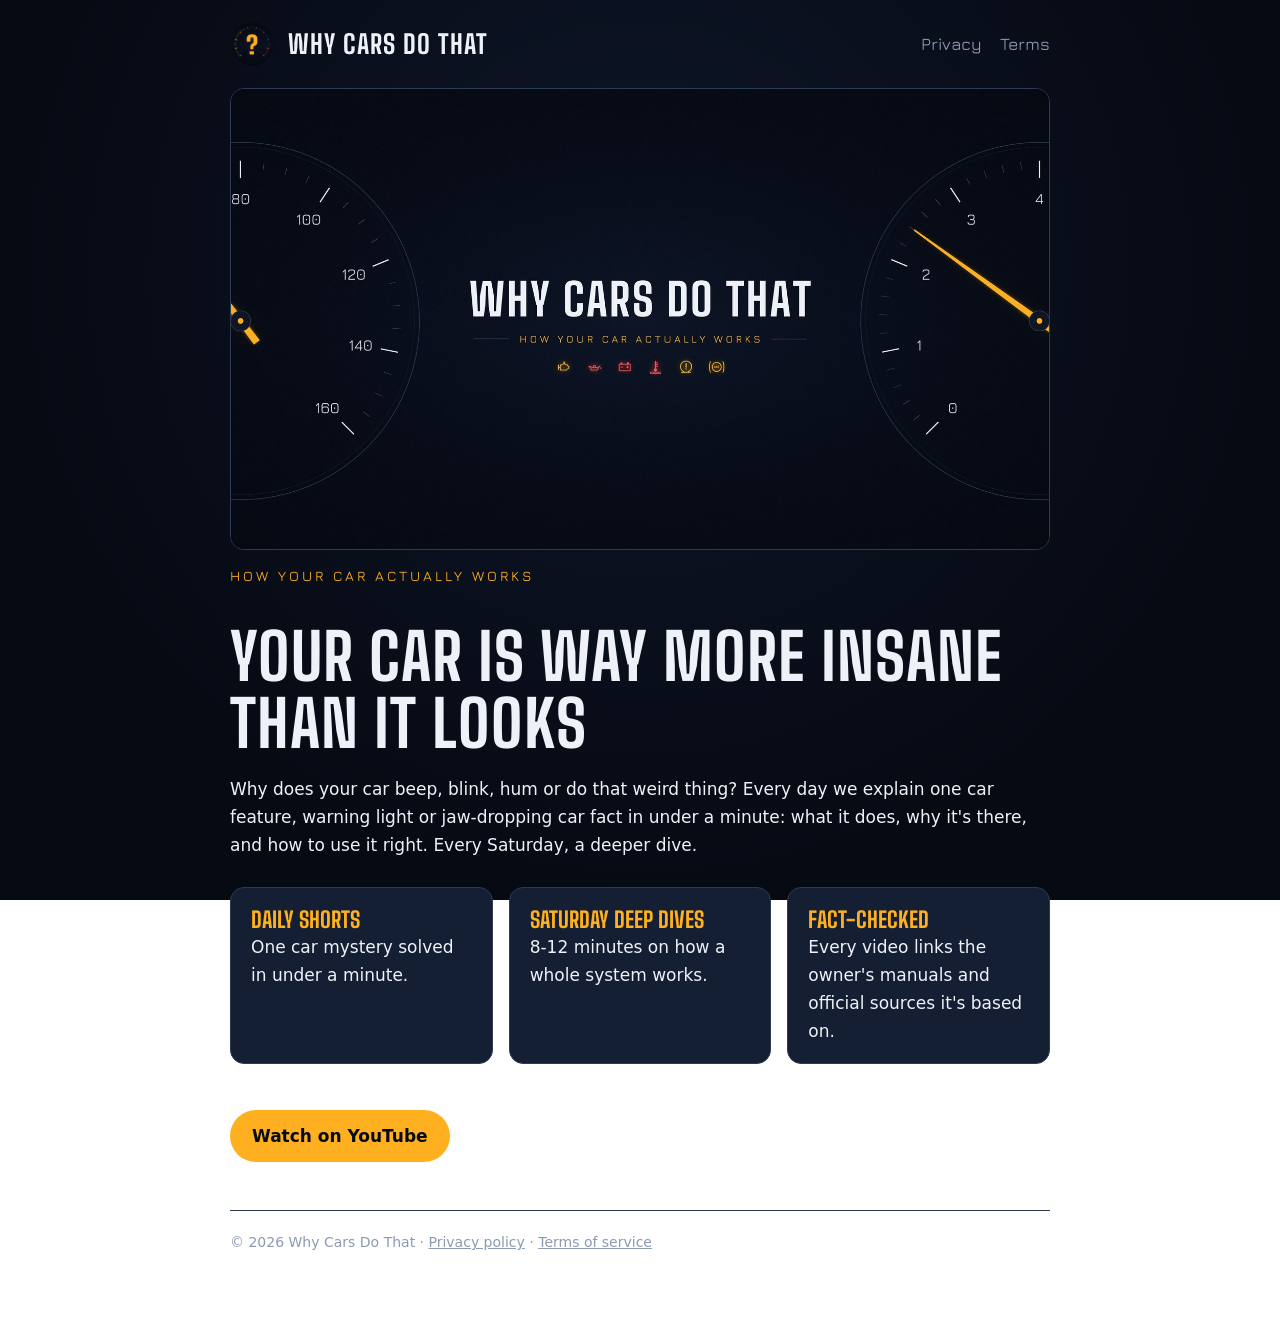
==== index.html @ e2f19f06 "Channel site with privacy policy and terms Co-Authored-By: Claude Opus 5.5 <noreply@anthropic.com>" ====
<!doctype html>
<html lang="en">
<head>
  <meta charset="utf-8">
  <meta name="viewport" content="width=device-width, initial-scale=1">
  <title>Why Cars Do That</title>
  <meta name="description" content="Why Cars Do That: one car feature, warning light or insane car fact explained every day on YouTube.">
  <link rel="icon" href="avatar.png">
  <link rel="stylesheet" href="style.css">
</head>
<body>
  <div class="wrap">
    <header>
      <img src="avatar.png" alt="">
      <a class="brand" href="./">Why Cars Do That</a>
      <nav><a href="privacy.html">Privacy</a><a href="terms.html">Terms</a></nav>
    </header>

    <img class="banner" src="banner.jpg" alt="Why Cars Do That: how your car actually works">

    <p class="lead">How your car actually works</p>
    <h1>Your car is way more insane than it looks</h1>
    <p>Why does your car beep, blink, hum or do that weird thing? Every day we explain one car
      feature, warning light or jaw-dropping car fact in under a minute: what it does, why it's
      there, and how to use it right. Every Saturday, a deeper dive.</p>

    <div class="cards">
      <div class="card"><b>Daily Shorts</b>One car mystery solved in under a minute.</div>
      <div class="card"><b>Saturday deep dives</b>8-12 minutes on how a whole system works.</div>
      <div class="card"><b>Fact-checked</b>Every video links the owner's manuals and official sources it's based on.</div>
    </div>

    <a class="cta" href="https://www.youtube.com/@WhyCarsDoThatYT">Watch on YouTube</a>

    <footer>
      &copy; 2026 Why Cars Do That &middot; <a href="privacy.html">Privacy policy</a> &middot; <a href="terms.html">Terms of service</a>
    </footer>
  </div>
</body>
</html>
---- style.css ----
@font-face { font-family: "Big Shoulders"; src: url("BigShoulders-Bold.ttf"); font-weight: 700; }
@font-face { font-family: "Jura"; src: url("Jura-Medium.ttf"); }

:root {
  --ink: #060a13;
  --navy: #0e1628;
  --panel: #151f33;
  --line: #2e3a52;
  --text: #eef2f8;
  --muted: #8c9ab2;
  --amber: #ffb020;
}

* { box-sizing: border-box; }

body {
  margin: 0;
  background: radial-gradient(ellipse at 50% 30%, var(--navy), var(--ink) 70%) fixed;
  color: var(--text);
  font: 17px/1.65 "Segoe UI", system-ui, sans-serif;
}

a { color: var(--amber); }

.wrap { max-width: 860px; margin: 0 auto; padding: 0 20px 64px; }

header { display: flex; align-items: center; gap: 14px; padding: 22px 0; }
header img { width: 44px; height: 44px; border-radius: 50%; }
header a.brand { font: 700 26px "Big Shoulders", sans-serif; letter-spacing: 1px; color: var(--text); text-decoration: none; text-transform: uppercase; }
header nav { margin-left: auto; font-family: "Jura", sans-serif; }
header nav a { margin-left: 18px; color: var(--muted); text-decoration: none; }
header nav a:hover { color: var(--amber); }

.banner { width: 100%; border-radius: 14px; border: 1px solid var(--line); display: block; }

h1, h2 { font-family: "Big Shoulders", sans-serif; text-transform: uppercase; letter-spacing: 1px; line-height: 1.05; }
h1 { font-size: clamp(40px, 8vw, 64px); margin: 36px 0 8px; }
h2 { font-size: 30px; margin: 36px 0 6px; color: var(--amber); }
.lead { font-family: "Jura", sans-serif; color: var(--amber); letter-spacing: 3px; text-transform: uppercase; font-size: 14px; }

.cards { display: grid; grid-template-columns: repeat(auto-fit, minmax(220px, 1fr)); gap: 16px; margin: 28px 0; }
.card { background: var(--panel); border: 1px solid var(--line); border-radius: 14px; padding: 18px 20px; }
.card b { display: block; font: 700 22px "Big Shoulders", sans-serif; text-transform: uppercase; color: var(--amber); }

.cta { display: inline-block; margin-top: 18px; padding: 12px 22px; border-radius: 999px; background: var(--amber); color: var(--ink); font-weight: 700; text-decoration: none; }

.doc { background: var(--panel); border: 1px solid var(--line); border-radius: 14px; padding: 8px 28px 24px; margin-top: 24px; }
.doc p, .doc li { color: #d6dce7; }

footer { margin-top: 48px; padding-top: 20px; border-top: 1px solid var(--line); color: var(--muted); font-size: 14px; }
footer a { color: var(--muted); }
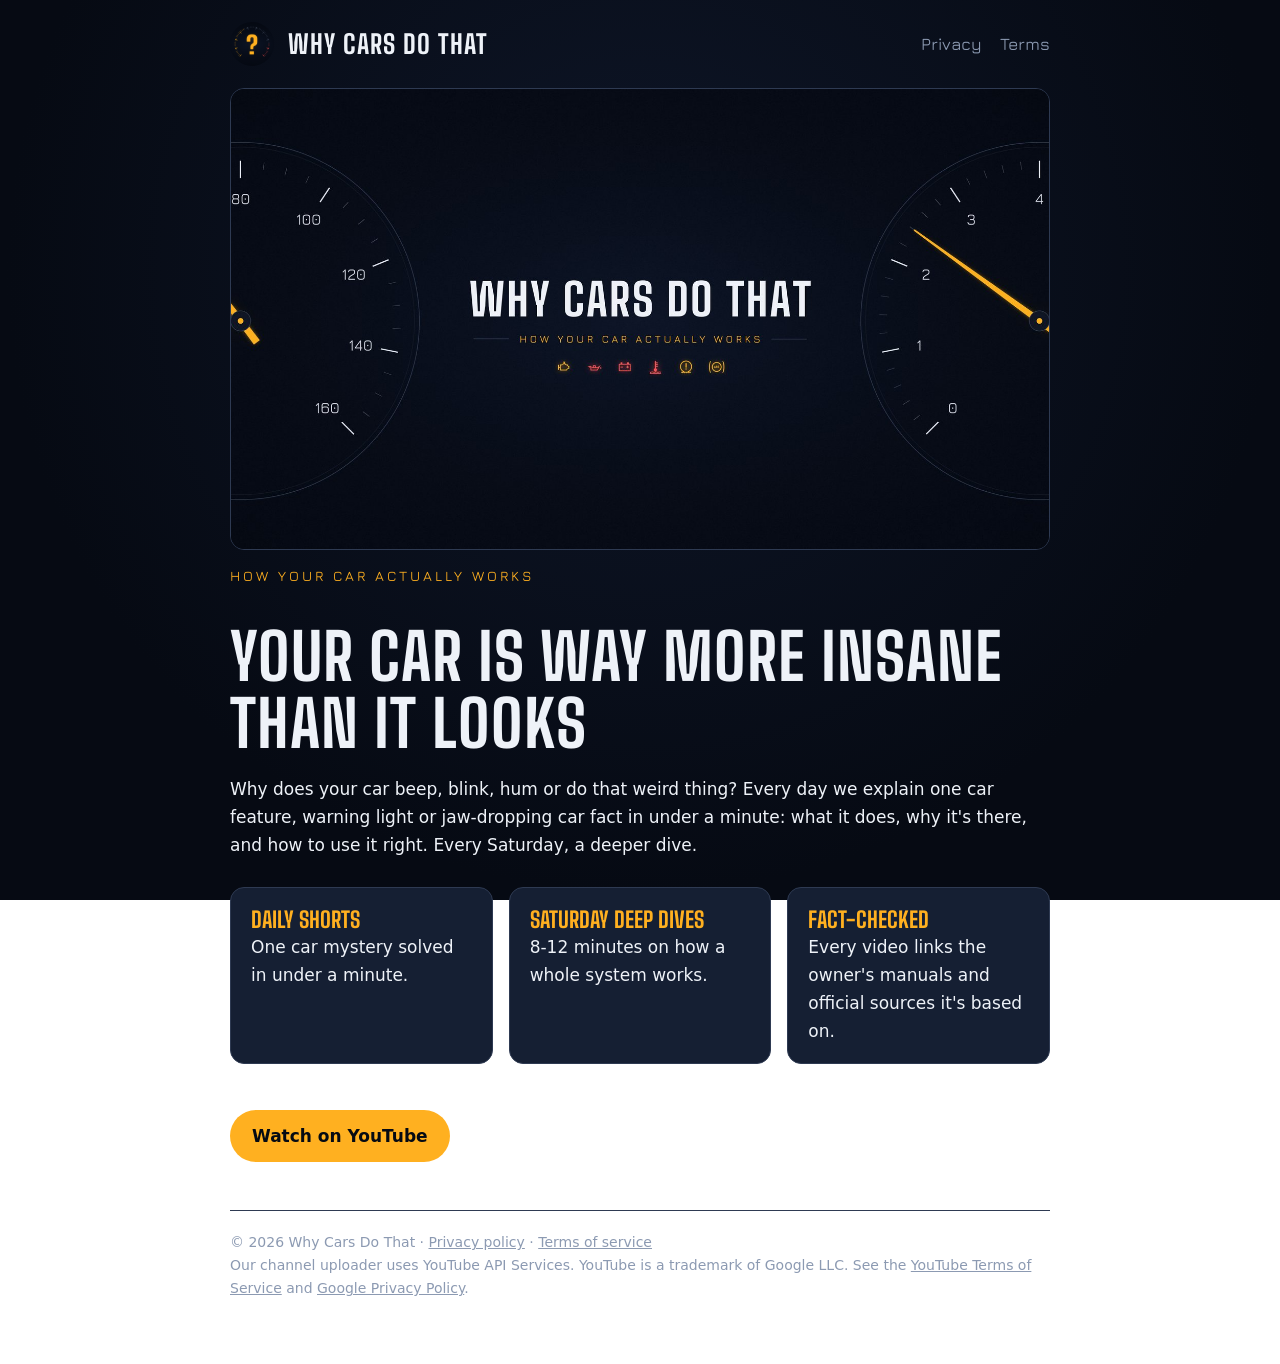
==== commit 2ed227aa: "Add YouTube API Services disclosures Co-Authored-By: Claude Opus 5.5 <noreply@anthropic.com>" ====
--- a/index.html
+++ b/index.html
@@ -33,7 +33,10 @@
     <a class="cta" href="https://www.youtube.com/@WhyCarsDoThatYT">Watch on YouTube</a>
 
     <footer>
-      &copy; 2026 Why Cars Do That &middot; <a href="privacy.html">Privacy policy</a> &middot; <a href="terms.html">Terms of service</a>
+      &copy; 2026 Why Cars Do That &middot; <a href="privacy.html">Privacy policy</a> &middot; <a href="terms.html">Terms of service</a><br>
+      Our channel uploader uses YouTube API Services. YouTube is a trademark of Google LLC.
+      See the <a href="https://www.youtube.com/t/terms">YouTube Terms of Service</a> and
+      <a href="https://policies.google.com/privacy">Google Privacy Policy</a>.
     </footer>
   </div>
 </body>
